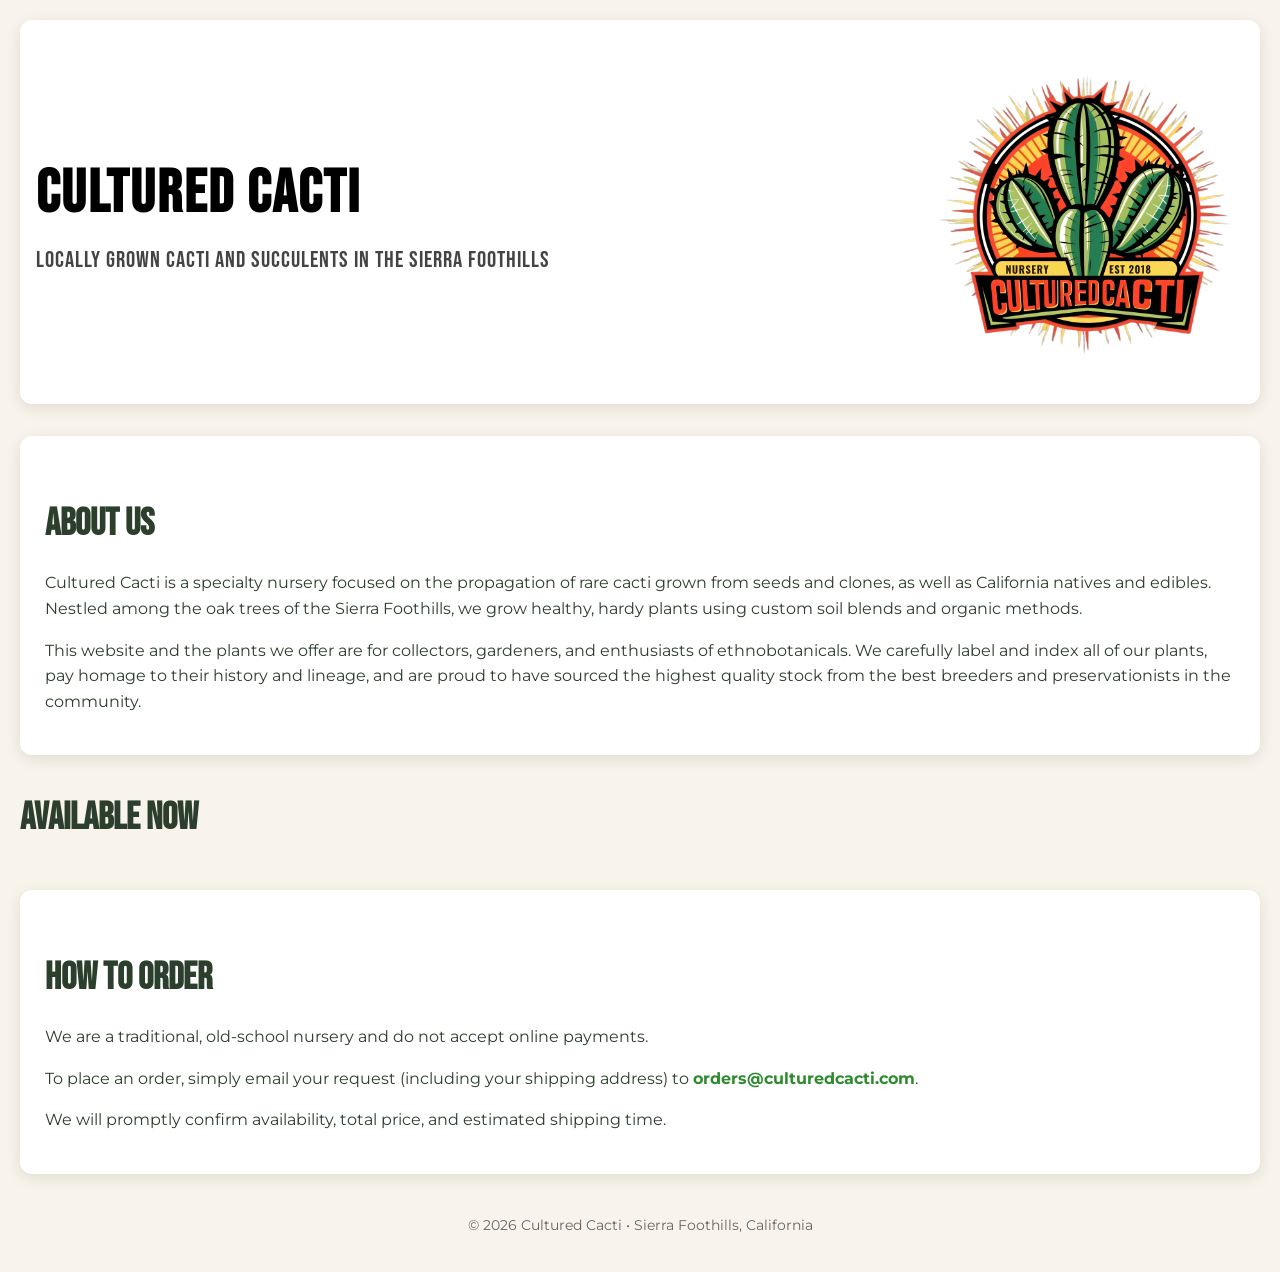
==== index.html @ 1035d360 "Update index.html logo.svg" ====
<!DOCTYPE html>
<html lang="en">
<head>
<meta charset="UTF-8">
<meta name="viewport" content="width=device-width, initial-scale=1.0">
<title>Cultured Cacti - Sierra Foothills</title>
<link rel="stylesheet" href="style.css">
<!-- Bebas Neue + Montserrat Fonts -->
<link href="https://fonts.googleapis.com/css2?family=Bebas+Neue&family=Montserrat:wght@400;500&display=swap" rel="stylesheet">
</head>
<body>
<header>
<div class="header-content">
<div class="header-text">
<h1>CULTURED CACTI</h1>
<p>Locally grown cacti and succulents in the Sierra Foothills</p>
</div>
<div class="logo-container">
<img src="images/logo.svg" alt="Cultured Cacti Logo" class="logo">
</div>
</div>
</header>

<section class="about">
<h2>About Us</h2>
<p>Cultured Cacti is a specialty nursery focused on the propagation of rare cacti grown from seeds and clones, as well as California natives and edibles. Nestled among the oak trees of the Sierra Foothills, we grow healthy, hardy plants using custom soil blends and organic methods.</p>
<p>This website and the plants we offer are for collectors, gardeners, and enthusiasts of ethnobotanicals. We carefully label and index all of our plants, pay homage to their history and lineage, and are proud to have sourced the highest quality stock from the best breeders and preservationists in the community.</p>
</section>

<section class="plants">
<h2>Available Now</h2>
<div class="plant-grid">
<!-- Add your real plants here. Example: -->
<!--
<div class="plant-card">
<img src="images/san-pedro.jpg" alt="San Pedro Cactus">
<h3>San Pedro (Trichocereus pachanoi)</h3>
<p>Size: 8–10" | Price: $25</p>
<p>Fast-growing columnar cactus. Full sun tolerant.</p>
</div>
-->
</div>
</section>

<section class="contact">
<h2>How to Order</h2>
<p>We are a traditional, old-school nursery and do not accept online payments.</p>
<p>To place an order, simply email your request (including your shipping address) to <strong style="color: #2e8b2e;">orders@culturedcacti.com</strong>.</p>
<p>We will promptly confirm availability, total price, and estimated shipping time.</p>
</section>

<footer>
<p>&copy; 2026 Cultured Cacti • Sierra Foothills, California</p>
</footer>
</body>
</html>
---- style.css ----
body {
font-family: 'Montserrat', sans-serif;
margin: 0;
padding: 20px;
background: #f9f4eb;
color: #2c3e2c;
line-height: 1.6;
}

header {
background: white;
padding: 2rem 1rem;
border-radius: 12px;
margin-bottom: 2rem;
box-shadow: 0 4px 15px rgba(0,0,0,0.1);
}

.header-content {
display: flex;
flex-direction: column;
align-items: center;
gap: 0.8rem;
}

.header-text {
text-align: left;
width: 100%;
max-width: 600px;
}

h1 {
font-family: 'Bebas Neue', sans-serif;
font-size: 3.8rem;
margin: 0;
color: black;
letter-spacing: 2px;
}

.header-text p {
font-family: 'Bebas Neue', sans-serif;
font-size: 1.45rem;
margin: 0;
color: #444;
letter-spacing: 1px;
}

h2 {
font-family: 'Bebas Neue', sans-serif;
font-size: 2.4rem;
color: #2c3e2c;
margin-top: 2rem;
margin-bottom: 1rem;
}

/* Regular body text uses Montserrat */
p, li {
font-family: 'Montserrat', sans-serif;
}

.logo-container {
text-align: center;
}

.logo {
max-width: 320px;
height: auto;
display: block;
margin: 0 auto;
}

.plant-grid {
display: grid;
grid-template-columns: repeat(auto-fit, minmax(260px, 1fr));
gap: 25px;
}

.plant-card {
background: white;
border-radius: 12px;
overflow: hidden;
box-shadow: 0 4px 15px rgba(0,0,0,0.1);
text-align: center;
}

.plant-card img {
width: 100%;
height: 240px;
object-fit: cover;
}

.contact, .about {
background: white;
padding: 25px;
border-radius: 12px;
margin: 25px 0;
box-shadow: 0 4px 15px rgba(0,0,0,0.1);
}

footer {
text-align: center;
margin-top: 40px;
color: #666;
font-size: 0.9rem;
}

/* Mobile adjustments */
@media (min-width: 768px) {
.header-content {
flex-direction: row;
justify-content: space-between;
align-items: center;
}
.header-text {
text-align: left;
}
}
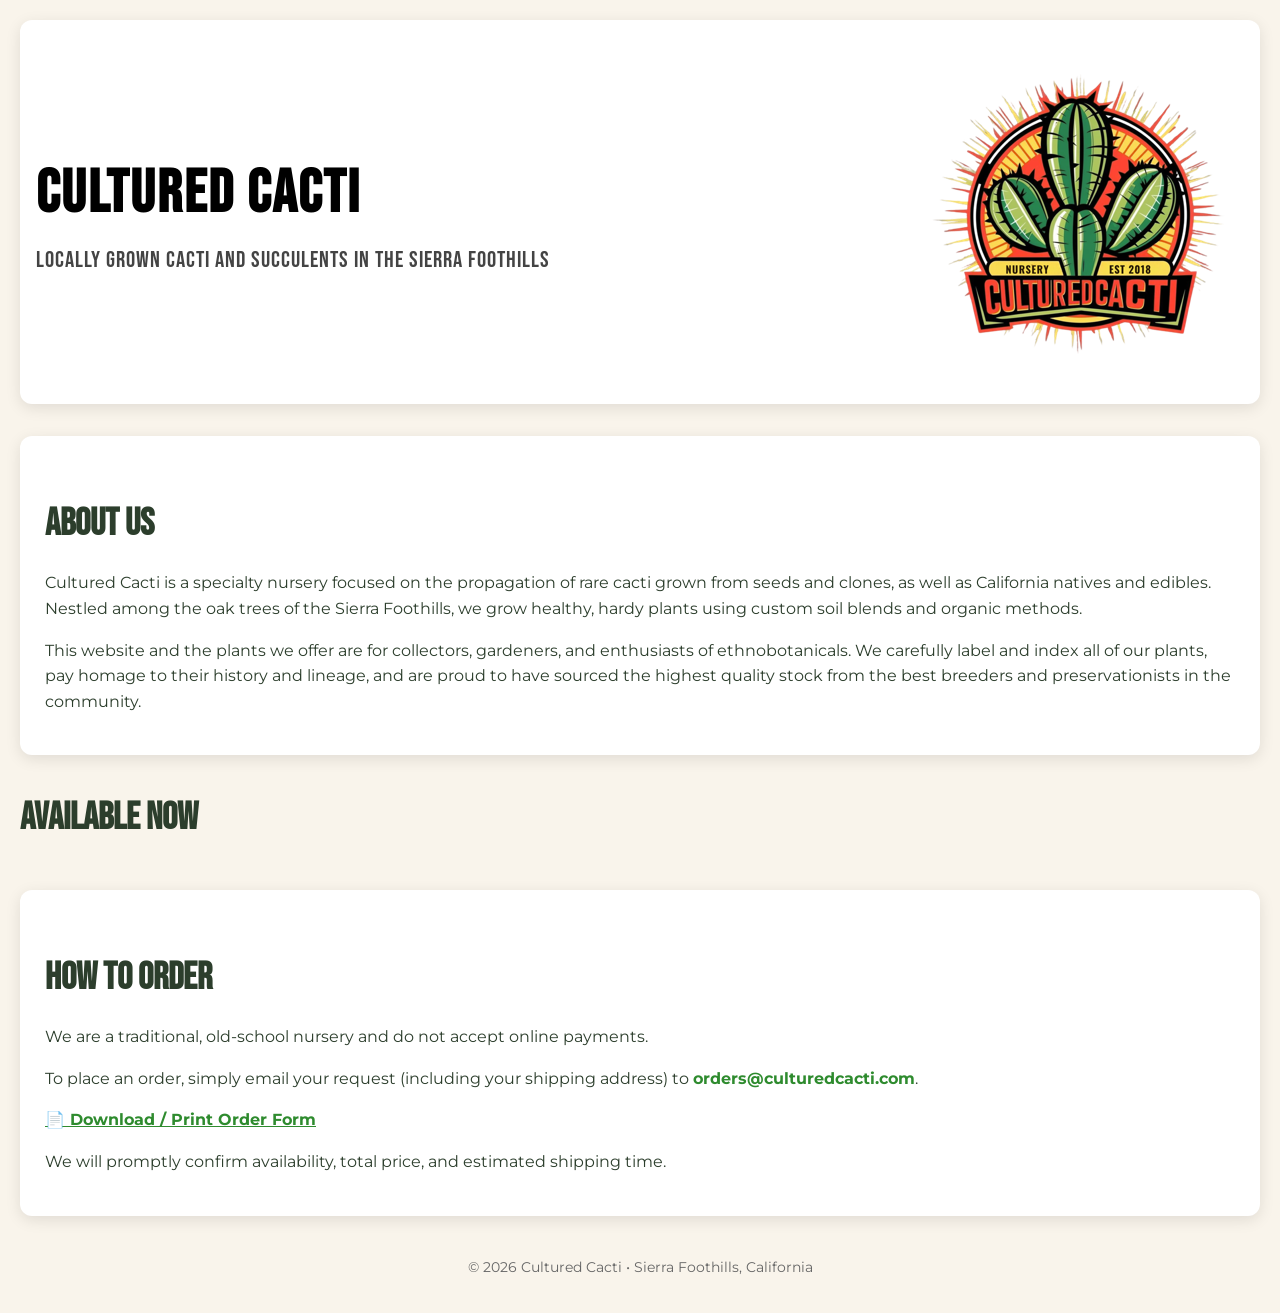
==== commit 442752ed: "Update index.html" ====
--- a/index.html
+++ b/index.html
@@ -16,7 +16,7 @@
 <p>Locally grown cacti and succulents in the Sierra Foothills</p>
 </div>
 <div class="logo-container">
-<img src="images/logo.svg" alt="Cultured Cacti Logo" class="logo">
+<img src="images/logo.png" alt="Cultured Cacti Logo" class="logo">
 </div>
 </div>
 </header>
@@ -30,15 +30,7 @@
 <section class="plants">
 <h2>Available Now</h2>
 <div class="plant-grid">
-<!-- Add your real plants here. Example: -->
-<!--
-<div class="plant-card">
-<img src="images/san-pedro.jpg" alt="San Pedro Cactus">
-<h3>San Pedro (Trichocereus pachanoi)</h3>
-<p>Size: 8–10" | Price: $25</p>
-<p>Fast-growing columnar cactus. Full sun tolerant.</p>
-</div>
--->
+<!-- Your plants will go here -->
 </div>
 </section>
 
@@ -46,6 +38,7 @@
 <h2>How to Order</h2>
 <p>We are a traditional, old-school nursery and do not accept online payments.</p>
 <p>To place an order, simply email your request (including your shipping address) to <strong style="color: #2e8b2e;">orders@culturedcacti.com</strong>.</p>
+<p><strong><a href="order-form.html" target="_blank" style="color: #2e8b2e;">📄 Download / Print Order Form</a></strong></p>
 <p>We will promptly confirm availability, total price, and estimated shipping time.</p>
 </section>
 
--- a/style.css
+++ b/style.css
@@ -66,6 +66,7 @@
 height: auto;
 display: block;
 margin: 0 auto;
+width: 100%; /* Makes it responsive */
 }
 
 .plant-grid {
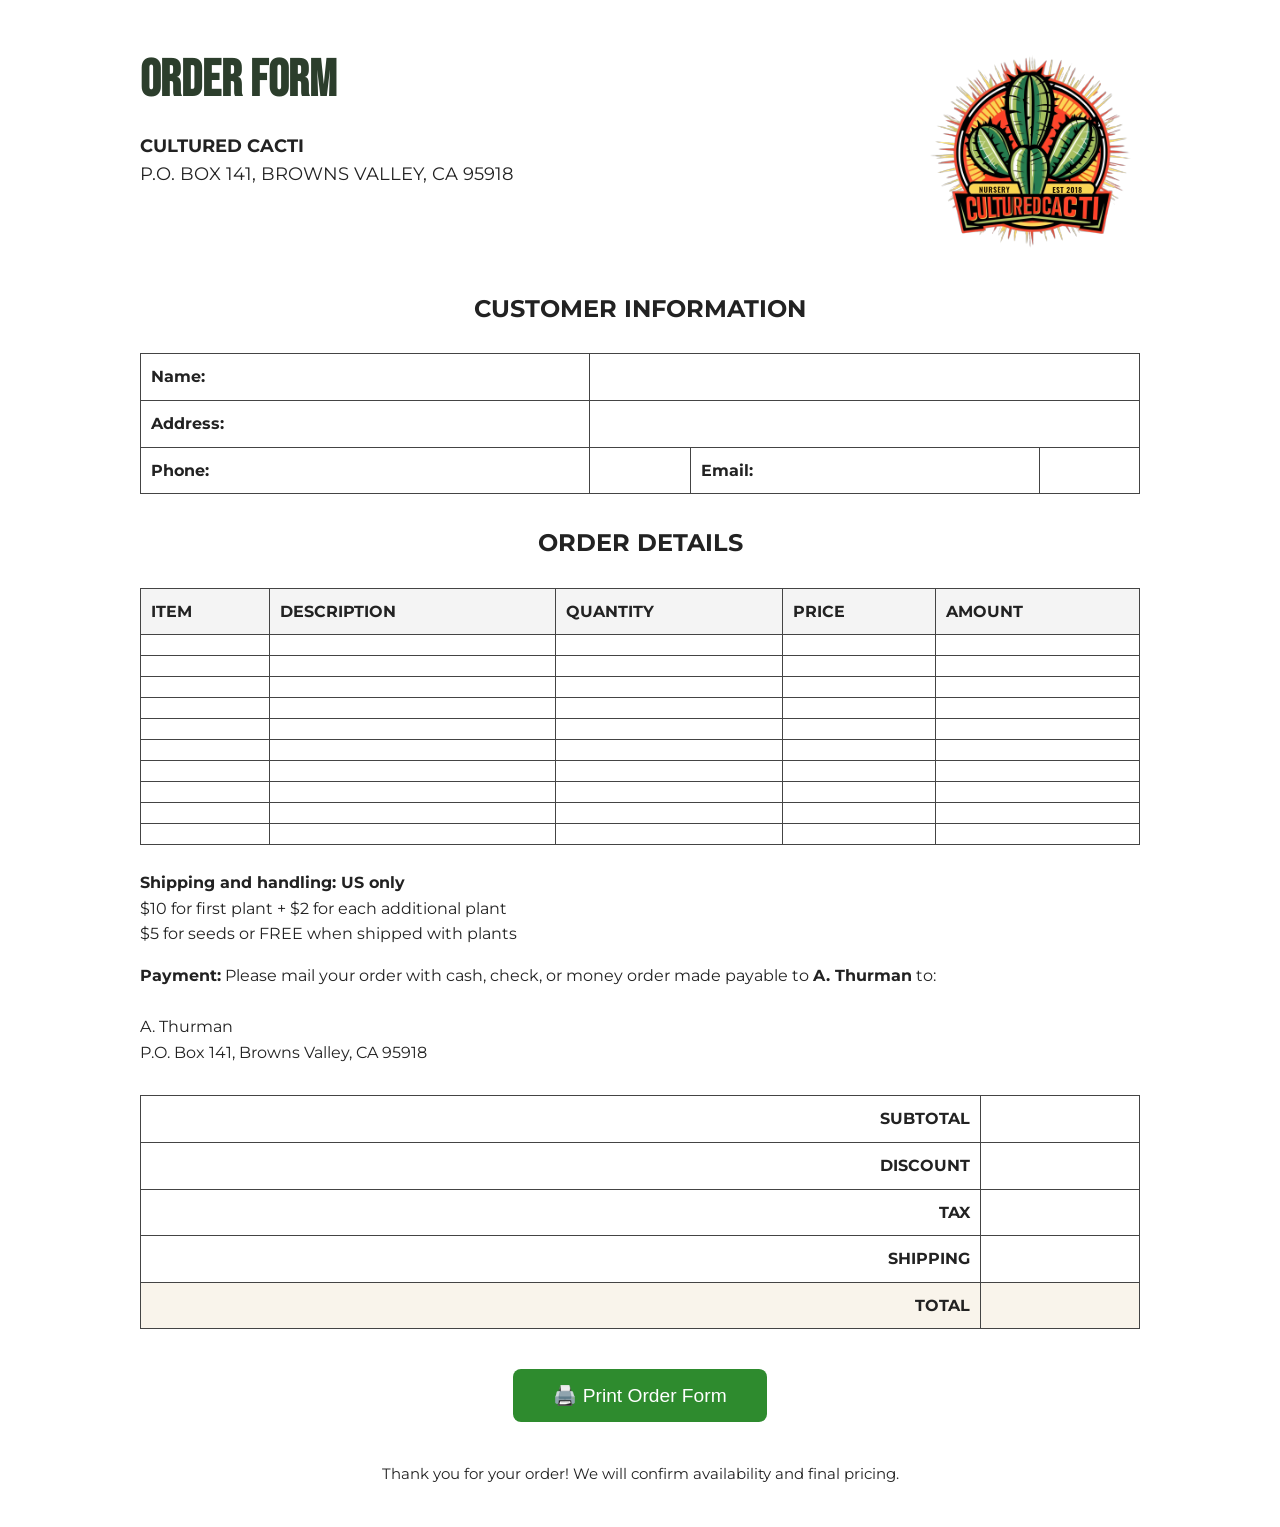
==== commit d0979372: "Update index.html" ====
--- a/index.html
+++ b/index.html
@@ -3,47 +3,127 @@
 <head>
 <meta charset="UTF-8">
 <meta name="viewport" content="width=device-width, initial-scale=1.0">
-<title>Cultured Cacti - Sierra Foothills</title>
-<link rel="stylesheet" href="style.css">
-<!-- Bebas Neue + Montserrat Fonts -->
-<link href="https://fonts.googleapis.com/css2?family=Bebas+Neue&family=Montserrat:wght@400;500&display=swap" rel="stylesheet">
+<title>Order Form - Cultured Cacti</title>
+<style>
+@import url('https://fonts.googleapis.com/css2?family=Bebas+Neue&family=Montserrat:wght@400;500&display=swap');
+body {
+font-family: 'Montserrat', sans-serif;
+margin: 40px auto;
+max-width: 1000px;
+line-height: 1.6;
+color: #222;
+}
+header { display: flex; justify-content: space-between; align-items: flex-start; margin-bottom: 30px; }
+.logo { max-width: 220px; }
+h1 { font-family: 'Bebas Neue', sans-serif; font-size: 3.2rem; margin: 0; color: #2c3e2c; }
+.address { margin-top: 10px; font-size: 1.1rem; }
+table { width: 100%; border-collapse: collapse; margin: 25px 0; }
+th, td { border: 1px solid #444; padding: 10px; text-align: left; }
+th { background-color: #f4f4f4; font-weight: bold; }
+.totals td { font-weight: bold; }
+.print-btn { text-align: center; margin: 40px 0; }
+@media print {
+.print-btn { display: none; }
+body { margin: 20px; }
+}
+</style>
 </head>
 <body>
 <header>
-<div class="header-content">
-<div class="header-text">
-<h1>CULTURED CACTI</h1>
-<p>Locally grown cacti and succulents in the Sierra Foothills</p>
-</div>
-<div class="logo-container">
-<img src="images/logo.png" alt="Cultured Cacti Logo" class="logo">
+<div>
+<h1>ORDER FORM</h1>
+<div class="address">
+<strong>CULTURED CACTI</strong><br>
+P.O. BOX 141, BROWNS VALLEY, CA 95918
 </div>
 </div>
+<img src="images/logo.svg" alt="Cultured Cacti Logo" class="logo">
 </header>
 
-<section class="about">
-<h2>About Us</h2>
-<p>Cultured Cacti is a specialty nursery focused on the propagation of rare cacti grown from seeds and clones, as well as California natives and edibles. Nestled among the oak trees of the Sierra Foothills, we grow healthy, hardy plants using custom soil blends and organic methods.</p>
-<p>This website and the plants we offer are for collectors, gardeners, and enthusiasts of ethnobotanicals. We carefully label and index all of our plants, pay homage to their history and lineage, and are proud to have sourced the highest quality stock from the best breeders and preservationists in the community.</p>
-</section>
+<h2 style="text-align:center; margin:30px 0 15px;">CUSTOMER INFORMATION</h2>
 
-<section class="plants">
-<h2>Available Now</h2>
-<div class="plant-grid">
-<!-- Your plants will go here -->
+<table>
+<tr>
+<td><strong>Name:</strong></td>
+<td colspan="4"></td>
+</tr>
+<tr>
+<td><strong>Address:</strong></td>
+<td colspan="4"></td>
+</tr>
+<tr>
+<td><strong>Phone:</strong></td>
+<td></td>
+<td><strong>Email:</strong></td>
+<td colspan="2"></td>
+</tr>
+</table>
+
+<h2 style="text-align:center; margin:30px 0 15px;">ORDER DETAILS</h2>
+
+<table>
+<thead>
+<tr>
+<th>ITEM</th>
+<th>DESCRIPTION</th>
+<th>QUANTITY</th>
+<th>PRICE</th>
+<th>AMOUNT</th>
+</tr>
+</thead>
+<tbody>
+<tr><td></td><td></td><td></td><td></td><td></td></tr>
+<tr><td></td><td></td><td></td><td></td><td></td></tr>
+<tr><td></td><td></td><td></td><td></td><td></td></tr>
+<tr><td></td><td></td><td></td><td></td><td></td></tr>
+<tr><td></td><td></td><td></td><td></td><td></td></tr>
+<tr><td></td><td></td><td></td><td></td><td></td></tr>
+<tr><td></td><td></td><td></td><td></td><td></td></tr>
+<tr><td></td><td></td><td></td><td></td><td></td></tr>
+<tr><td></td><td></td><td></td><td></td><td></td></tr>
+<tr><td></td><td></td><td></td><td></td><td></td></tr>
+</tbody>
+</table>
+
+<p><strong>Shipping and handling: US only</strong><br>
+$10 for first plant + $2 for each additional plant<br>
+$5 for seeds or FREE when shipped with plants</p>
+
+<p><strong>Payment:</strong> Please mail your order with cash, check, or money order made payable to <strong>A. Thurman</strong> to:<br><br>
+A. Thurman<br>
+P.O. Box 141, Browns Valley, CA 95918</p>
+
+<table style="margin-top:30px;">
+<tr class="totals">
+<td colspan="4" style="text-align:right;">SUBTOTAL</td>
+<td></td>
+</tr>
+<tr class="totals">
+<td colspan="4" style="text-align:right;">DISCOUNT</td>
+<td></td>
+</tr>
+<tr class="totals">
+<td colspan="4" style="text-align:right;">TAX</td>
+<td></td>
+</tr>
+<tr class="totals">
+<td colspan="4" style="text-align:right;">SHIPPING</td>
+<td></td>
+</tr>
+<tr class="totals" style="background:#f9f4eb;">
+<td colspan="4" style="text-align:right;"><strong>TOTAL</strong></td>
+<td><strong></strong></td>
+</tr>
+</table>
+
+<div class="print-btn">
+<button onclick="window.print()" style="padding:15px 40px; font-size:1.2rem; background:#2e8b2e; color:white; border:none; border-radius:8px; cursor:pointer;">
+🖨️ Print Order Form
+</button>
 </div>
-</section>
 
-<section class="contact">
-<h2>How to Order</h2>
-<p>We are a traditional, old-school nursery and do not accept online payments.</p>
-<p>To place an order, simply email your request (including your shipping address) to <strong style="color: #2e8b2e;">orders@culturedcacti.com</strong>.</p>
-<p><strong><a href="order-form.html" target="_blank" style="color: #2e8b2e;">📄 Download / Print Order Form</a></strong></p>
-<p>We will promptly confirm availability, total price, and estimated shipping time.</p>
-</section>
-
-<footer>
-<p>&copy; 2026 Cultured Cacti • Sierra Foothills, California</p>
-</footer>
+<p style="text-align:center; margin-top:40px; font-size:0.95rem;">
+Thank you for your order! We will confirm availability and final pricing.
+</p>
 </body>
 </html>
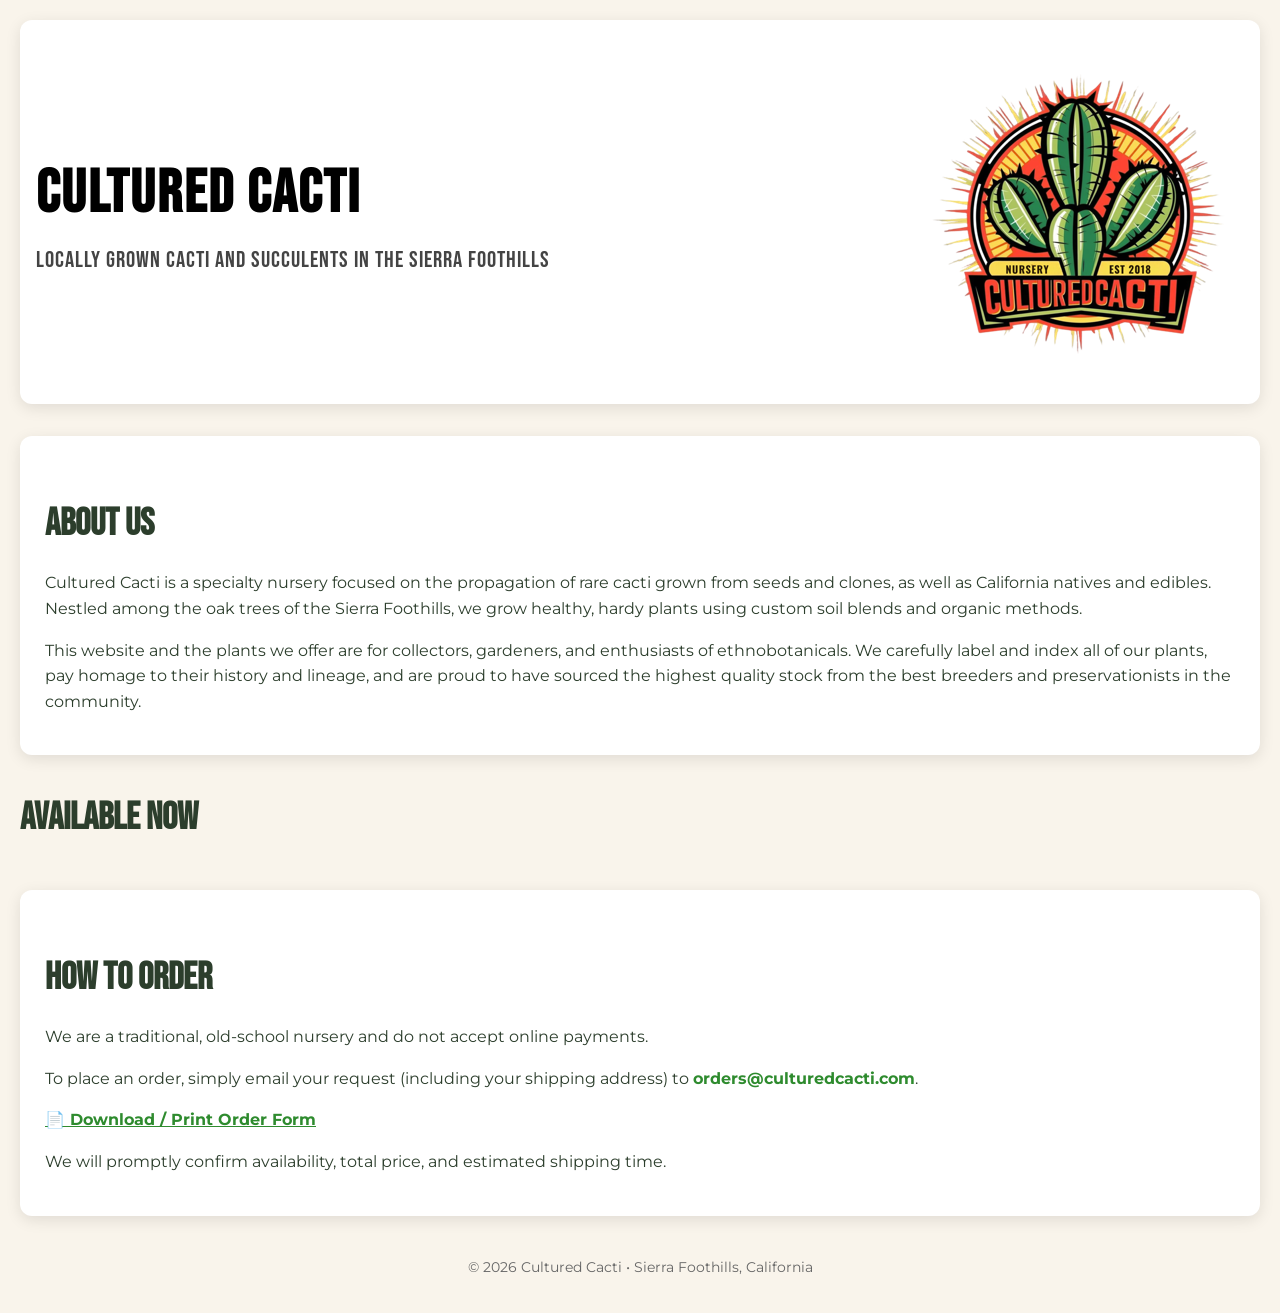
==== commit 474886ce: "Update index.html" ====
--- a/index.html
+++ b/index.html
@@ -3,127 +3,47 @@
 <head>
 <meta charset="UTF-8">
 <meta name="viewport" content="width=device-width, initial-scale=1.0">
-<title>Order Form - Cultured Cacti</title>
-<style>
-@import url('https://fonts.googleapis.com/css2?family=Bebas+Neue&family=Montserrat:wght@400;500&display=swap');
-body {
-font-family: 'Montserrat', sans-serif;
-margin: 40px auto;
-max-width: 1000px;
-line-height: 1.6;
-color: #222;
-}
-header { display: flex; justify-content: space-between; align-items: flex-start; margin-bottom: 30px; }
-.logo { max-width: 220px; }
-h1 { font-family: 'Bebas Neue', sans-serif; font-size: 3.2rem; margin: 0; color: #2c3e2c; }
-.address { margin-top: 10px; font-size: 1.1rem; }
-table { width: 100%; border-collapse: collapse; margin: 25px 0; }
-th, td { border: 1px solid #444; padding: 10px; text-align: left; }
-th { background-color: #f4f4f4; font-weight: bold; }
-.totals td { font-weight: bold; }
-.print-btn { text-align: center; margin: 40px 0; }
-@media print {
-.print-btn { display: none; }
-body { margin: 20px; }
-}
-</style>
+<title>Cultured Cacti - Sierra Foothills</title>
+<link rel="stylesheet" href="style.css">
+<!-- Bebas Neue + Montserrat Fonts -->
+<link href="https://fonts.googleapis.com/css2?family=Bebas+Neue&family=Montserrat:wght@400;500&display=swap" rel="stylesheet">
 </head>
 <body>
 <header>
-<div>
-<h1>ORDER FORM</h1>
-<div class="address">
-<strong>CULTURED CACTI</strong><br>
-P.O. BOX 141, BROWNS VALLEY, CA 95918
+<div class="header-content">
+<div class="header-text">
+<h1>CULTURED CACTI</h1>
+<p>Locally grown cacti and succulents in the Sierra Foothills</p>
+</div>
+<div class="logo-container">
+<img src="images/logo.png" alt="Cultured Cacti Logo" class="logo">
 </div>
 </div>
-<img src="images/logo.svg" alt="Cultured Cacti Logo" class="logo">
 </header>
 
-<h2 style="text-align:center; margin:30px 0 15px;">CUSTOMER INFORMATION</h2>
+<section class="about">
+<h2>About Us</h2>
+<p>Cultured Cacti is a specialty nursery focused on the propagation of rare cacti grown from seeds and clones, as well as California natives and edibles. Nestled among the oak trees of the Sierra Foothills, we grow healthy, hardy plants using custom soil blends and organic methods.</p>
+<p>This website and the plants we offer are for collectors, gardeners, and enthusiasts of ethnobotanicals. We carefully label and index all of our plants, pay homage to their history and lineage, and are proud to have sourced the highest quality stock from the best breeders and preservationists in the community.</p>
+</section>
 
-<table>
-<tr>
-<td><strong>Name:</strong></td>
-<td colspan="4"></td>
-</tr>
-<tr>
-<td><strong>Address:</strong></td>
-<td colspan="4"></td>
-</tr>
-<tr>
-<td><strong>Phone:</strong></td>
-<td></td>
-<td><strong>Email:</strong></td>
-<td colspan="2"></td>
-</tr>
-</table>
+<section class="plants">
+<h2>Available Now</h2>
+<div class="plant-grid">
+<!-- Your plants will go here -->
+</div>
+</section>
 
-<h2 style="text-align:center; margin:30px 0 15px;">ORDER DETAILS</h2>
+<section class="contact">
+<h2>How to Order</h2>
+<p>We are a traditional, old-school nursery and do not accept online payments.</p>
+<p>To place an order, simply email your request (including your shipping address) to <strong style="color: #2e8b2e;">orders@culturedcacti.com</strong>.</p>
+<p><strong><a href="order-form.html" target="_blank" style="color: #2e8b2e;">📄 Download / Print Order Form</a></strong></p>
+<p>We will promptly confirm availability, total price, and estimated shipping time.</p>
+</section>
 
-<table>
-<thead>
-<tr>
-<th>ITEM</th>
-<th>DESCRIPTION</th>
-<th>QUANTITY</th>
-<th>PRICE</th>
-<th>AMOUNT</th>
-</tr>
-</thead>
-<tbody>
-<tr><td></td><td></td><td></td><td></td><td></td></tr>
-<tr><td></td><td></td><td></td><td></td><td></td></tr>
-<tr><td></td><td></td><td></td><td></td><td></td></tr>
-<tr><td></td><td></td><td></td><td></td><td></td></tr>
-<tr><td></td><td></td><td></td><td></td><td></td></tr>
-<tr><td></td><td></td><td></td><td></td><td></td></tr>
-<tr><td></td><td></td><td></td><td></td><td></td></tr>
-<tr><td></td><td></td><td></td><td></td><td></td></tr>
-<tr><td></td><td></td><td></td><td></td><td></td></tr>
-<tr><td></td><td></td><td></td><td></td><td></td></tr>
-</tbody>
-</table>
-
-<p><strong>Shipping and handling: US only</strong><br>
-$10 for first plant + $2 for each additional plant<br>
-$5 for seeds or FREE when shipped with plants</p>
-
-<p><strong>Payment:</strong> Please mail your order with cash, check, or money order made payable to <strong>A. Thurman</strong> to:<br><br>
-A. Thurman<br>
-P.O. Box 141, Browns Valley, CA 95918</p>
-
-<table style="margin-top:30px;">
-<tr class="totals">
-<td colspan="4" style="text-align:right;">SUBTOTAL</td>
-<td></td>
-</tr>
-<tr class="totals">
-<td colspan="4" style="text-align:right;">DISCOUNT</td>
-<td></td>
-</tr>
-<tr class="totals">
-<td colspan="4" style="text-align:right;">TAX</td>
-<td></td>
-</tr>
-<tr class="totals">
-<td colspan="4" style="text-align:right;">SHIPPING</td>
-<td></td>
-</tr>
-<tr class="totals" style="background:#f9f4eb;">
-<td colspan="4" style="text-align:right;"><strong>TOTAL</strong></td>
-<td><strong></strong></td>
-</tr>
-</table>
-
-<div class="print-btn">
-<button onclick="window.print()" style="padding:15px 40px; font-size:1.2rem; background:#2e8b2e; color:white; border:none; border-radius:8px; cursor:pointer;">
-🖨️ Print Order Form
-</button>
-</div>
-
-<p style="text-align:center; margin-top:40px; font-size:0.95rem;">
-Thank you for your order! We will confirm availability and final pricing.
-</p>
+<footer>
+<p>&copy; 2026 Cultured Cacti • Sierra Foothills, California</p>
+</footer>
 </body>
 </html>
--- a/style.css
+++ b/style.css
@@ -0,0 +1,117 @@
+body {
+font-family: 'Montserrat', sans-serif;
+margin: 0;
+padding: 20px;
+background: #f9f4eb;
+color: #2c3e2c;
+line-height: 1.6;
+}
+
+header {
+background: white;
+padding: 2rem 1rem;
+border-radius: 12px;
+margin-bottom: 2rem;
+box-shadow: 0 4px 15px rgba(0,0,0,0.1);
+}
+
+.header-content {
+display: flex;
+flex-direction: column;
+align-items: center;
+gap: 0.8rem;
+}
+
+.header-text {
+text-align: left;
+width: 100%;
+max-width: 600px;
+}
+
+h1 {
+font-family: 'Bebas Neue', sans-serif;
+font-size: 3.8rem;
+margin: 0;
+color: black;
+letter-spacing: 2px;
+}
+
+.header-text p {
+font-family: 'Bebas Neue', sans-serif;
+font-size: 1.45rem;
+margin: 0;
+color: #444;
+letter-spacing: 1px;
+}
+
+h2 {
+font-family: 'Bebas Neue', sans-serif;
+font-size: 2.4rem;
+color: #2c3e2c;
+margin-top: 2rem;
+margin-bottom: 1rem;
+}
+
+/* Regular body text uses Montserrat */
+p, li {
+font-family: 'Montserrat', sans-serif;
+}
+
+.logo-container {
+text-align: center;
+}
+
+.logo {
+max-width: 320px;
+height: auto;
+display: block;
+margin: 0 auto;
+width: 100%; /* Makes it responsive */
+}
+
+.plant-grid {
+display: grid;
+grid-template-columns: repeat(auto-fit, minmax(260px, 1fr));
+gap: 25px;
+}
+
+.plant-card {
+background: white;
+border-radius: 12px;
+overflow: hidden;
+box-shadow: 0 4px 15px rgba(0,0,0,0.1);
+text-align: center;
+}
+
+.plant-card img {
+width: 100%;
+height: 240px;
+object-fit: cover;
+}
+
+.contact, .about {
+background: white;
+padding: 25px;
+border-radius: 12px;
+margin: 25px 0;
+box-shadow: 0 4px 15px rgba(0,0,0,0.1);
+}
+
+footer {
+text-align: center;
+margin-top: 40px;
+color: #666;
+font-size: 0.9rem;
+}
+
+/* Mobile adjustments */
+@media (min-width: 768px) {
+.header-content {
+flex-direction: row;
+justify-content: space-between;
+align-items: center;
+}
+.header-text {
+text-align: left;
+}
+}
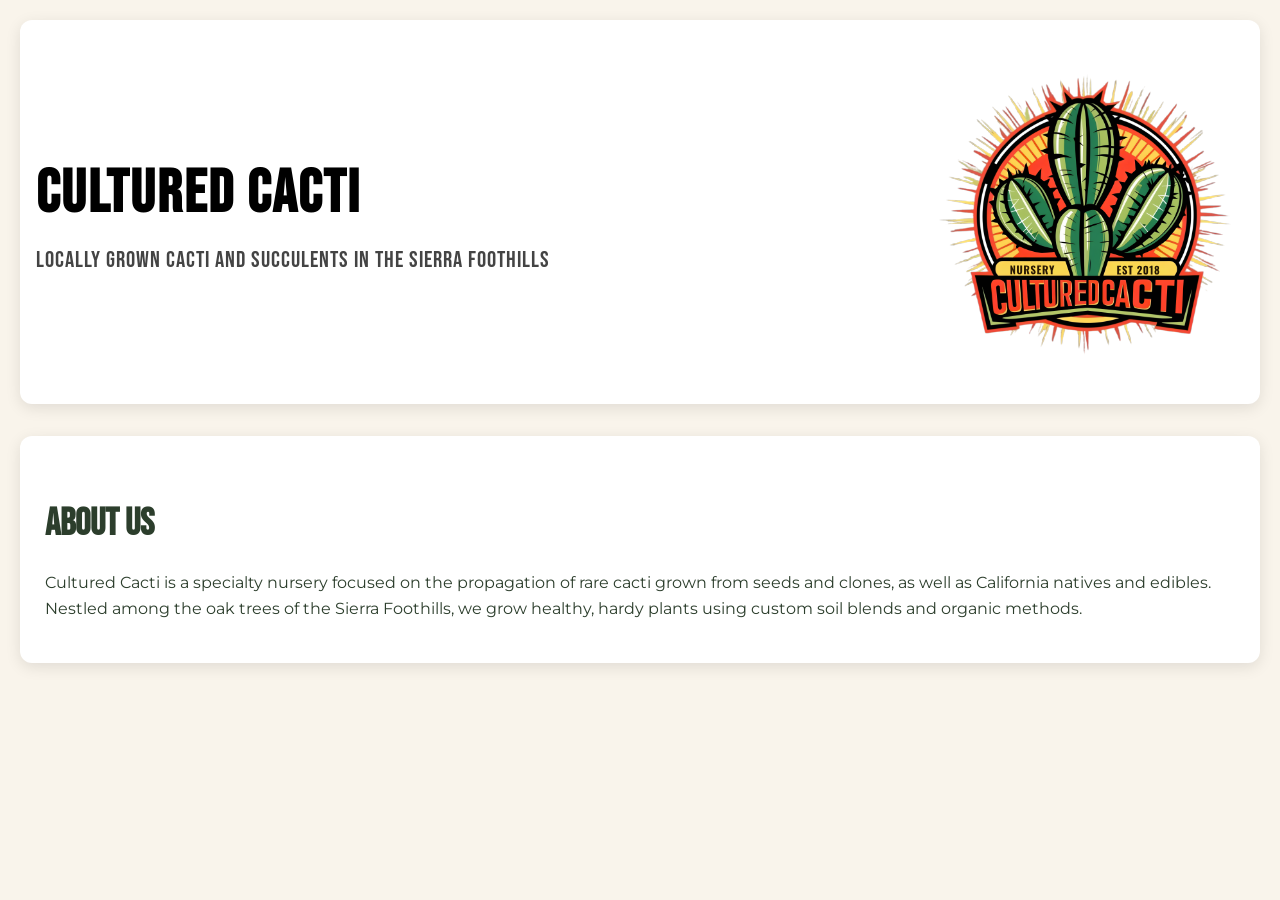
==== commit df7506e2: "Update index.html" ====
--- a/index.html
+++ b/index.html
@@ -16,7 +16,7 @@
 <p>Locally grown cacti and succulents in the Sierra Foothills</p>
 </div>
 <div class="logo-container">
-<img src="images/logo.png" alt="Cultured Cacti Logo" class="logo">
+<img src="images/logo.svg" alt="Cultured Cacti Logo" class="logo">
 </div>
 </div>
 </header>
@@ -24,26 +24,3 @@
 <section class="about">
 <h2>About Us</h2>
 <p>Cultured Cacti is a specialty nursery focused on the propagation of rare cacti grown from seeds and clones, as well as California natives and edibles. Nestled among the oak trees of the Sierra Foothills, we grow healthy, hardy plants using custom soil blends and organic methods.</p>
-<p>This website and the plants we offer are for collectors, gardeners, and enthusiasts of ethnobotanicals. We carefully label and index all of our plants, pay homage to their history and lineage, and are proud to have sourced the highest quality stock from the best breeders and preservationists in the community.</p>
-</section>
-
-<section class="plants">
-<h2>Available Now</h2>
-<div class="plant-grid">
-<!-- Your plants will go here -->
-</div>
-</section>
-
-<section class="contact">
-<h2>How to Order</h2>
-<p>We are a traditional, old-school nursery and do not accept online payments.</p>
-<p>To place an order, simply email your request (including your shipping address) to <strong style="color: #2e8b2e;">orders@culturedcacti.com</strong>.</p>
-<p><strong><a href="order-form.html" target="_blank" style="color: #2e8b2e;">📄 Download / Print Order Form</a></strong></p>
-<p>We will promptly confirm availability, total price, and estimated shipping time.</p>
-</section>
-
-<footer>
-<p>&copy; 2026 Cultured Cacti • Sierra Foothills, California</p>
-</footer>
-</body>
-</html>
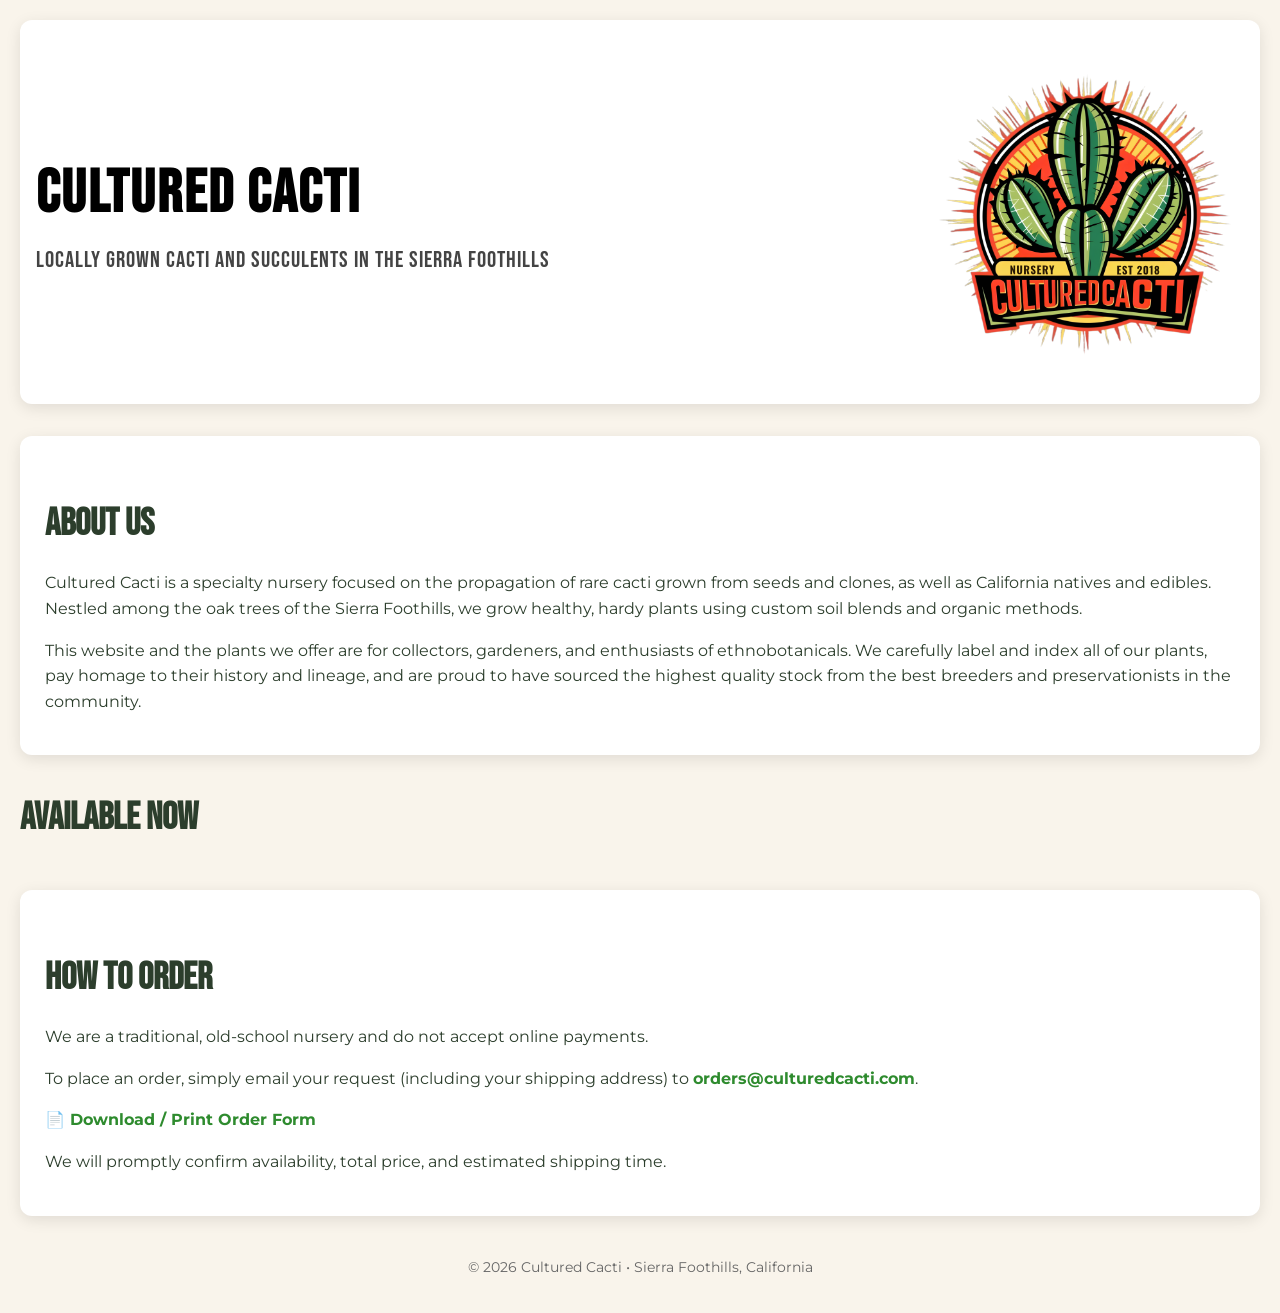
==== commit 8340a36f: "Update index.html" ====
--- a/index.html
+++ b/index.html
@@ -24,3 +24,28 @@
 <section class="about">
 <h2>About Us</h2>
 <p>Cultured Cacti is a specialty nursery focused on the propagation of rare cacti grown from seeds and clones, as well as California natives and edibles. Nestled among the oak trees of the Sierra Foothills, we grow healthy, hardy plants using custom soil blends and organic methods.</p>
+<p>This website and the plants we offer are for collectors, gardeners, and enthusiasts of ethnobotanicals. We carefully label and index all of our plants, pay homage to their history and lineage, and are proud to have sourced the highest quality stock from the best breeders and preservationists in the community.</p>
+</section>
+
+<section class="plants">
+<h2>Available Now</h2>
+<div class="plant-grid">
+<!-- Your plants will go here -->
+</div>
+</section>
+
+<section class="contact">
+<h2>How to Order</h2>
+<p>We are a traditional, old-school nursery and do not accept online payments.</p>
+<p>To place an order, simply email your request (including your shipping address) to <strong style="color: #2e8b2e;">orders@culturedcacti.com</strong>.</p>
+
+<p><strong><a href="order-form.html" target="_blank" style="color: #2e8b2e; text-decoration: none;">📄 Download / Print Order Form</a></strong></p>
+
+<p>We will promptly confirm availability, total price, and estimated shipping time.</p>
+</section>
+
+<footer>
+<p>&copy; 2026 Cultured Cacti • Sierra Foothills, California</p>
+</footer>
+</body>
+</html>
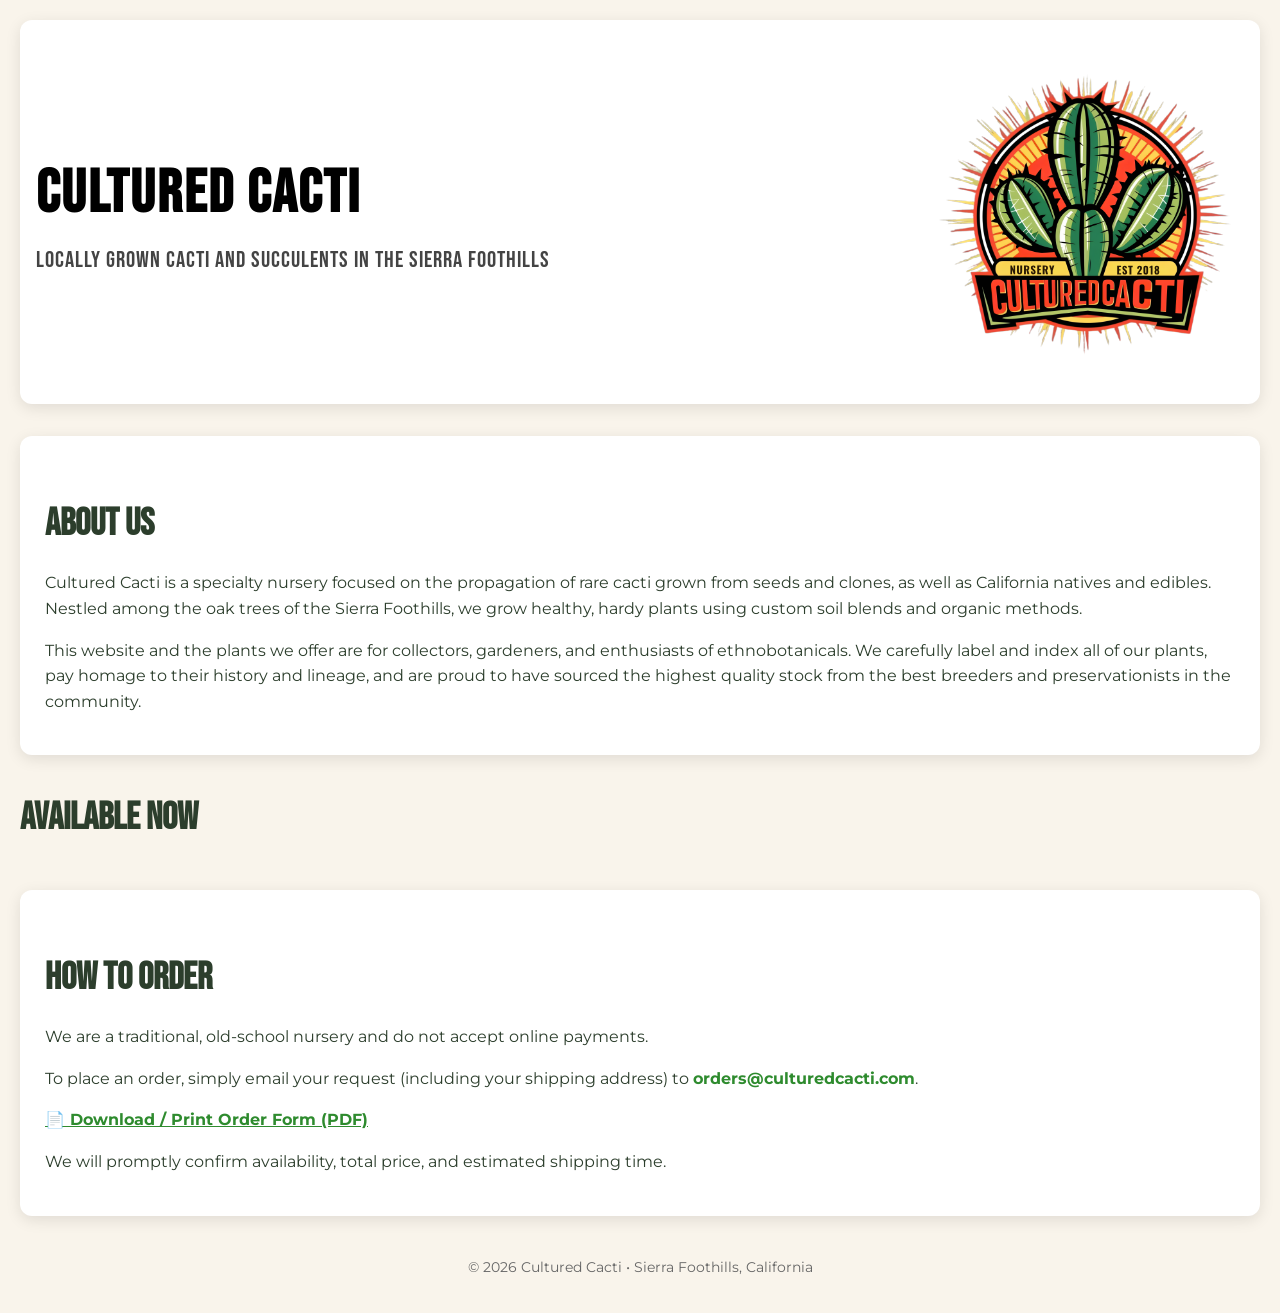
==== commit 3dd6a569: "Update index.html" ====
--- a/index.html
+++ b/index.html
@@ -5,7 +5,6 @@
 <meta name="viewport" content="width=device-width, initial-scale=1.0">
 <title>Cultured Cacti - Sierra Foothills</title>
 <link rel="stylesheet" href="style.css">
-<!-- Bebas Neue + Montserrat Fonts -->
 <link href="https://fonts.googleapis.com/css2?family=Bebas+Neue&family=Montserrat:wght@400;500&display=swap" rel="stylesheet">
 </head>
 <body>
@@ -30,7 +29,7 @@
 <section class="plants">
 <h2>Available Now</h2>
 <div class="plant-grid">
-<!-- Your plants will go here -->
+<!-- Your plants go here -->
 </div>
 </section>
 
@@ -39,7 +38,7 @@
 <p>We are a traditional, old-school nursery and do not accept online payments.</p>
 <p>To place an order, simply email your request (including your shipping address) to <strong style="color: #2e8b2e;">orders@culturedcacti.com</strong>.</p>
 
-<p><strong><a href="order-form.html" target="_blank" style="color: #2e8b2e; text-decoration: none;">📄 Download / Print Order Form</a></strong></p>
+<p><strong><a href="order-form.pdf" target="_blank" style="color: #2e8b2e;">📄 Download / Print Order Form (PDF)</a></strong></p>
 
 <p>We will promptly confirm availability, total price, and estimated shipping time.</p>
 </section>
